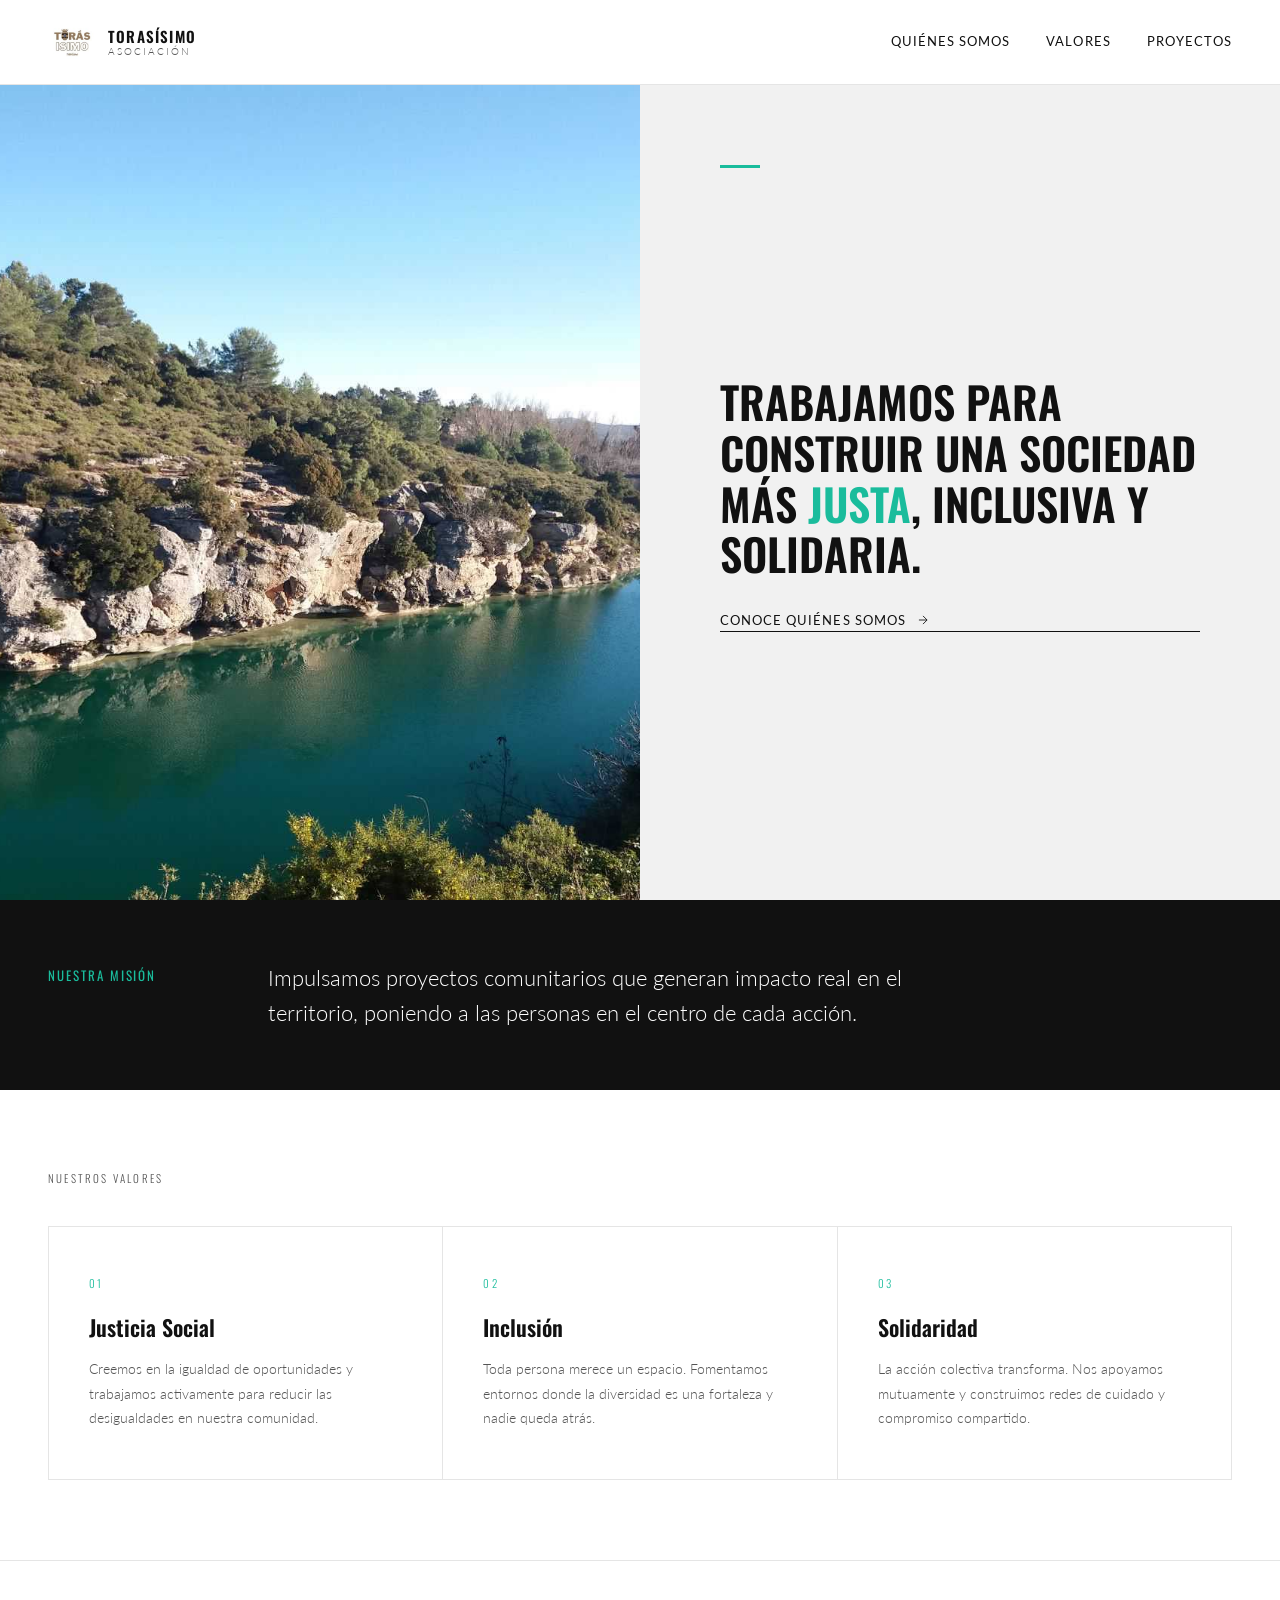
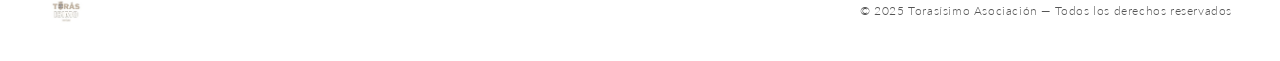
==== index.html @ 7f84e168 "Add files via upload" ====
<!DOCTYPE html>
<html lang="es">
<head>
<meta charset="UTF-8">
<meta name="viewport" content="width=device-width, initial-scale=1.0">
<title>Torasísimo — Asociación</title>
<link href="https://fonts.googleapis.com/css2?family=Oswald:wght@300;400;600;700&family=Lato:wght@300;400&display=swap" rel="stylesheet">
<style>
*{ margin:0; padding:0; box-sizing:border-box; }

:root{
  --black: #111111;
  --white: #ffffff;
  --grey-light: #f1f1f1;
  --grey-mid: #e5e5e5;
  --accent: #1abc9c;
  --text-muted: #555;
}

body{
  font-family: 'Lato', sans-serif;
  font-weight: 300;
  color: var(--black);
  overflow-x: hidden;
}

/* ======= HEADER ======= */

header{
  display: flex;
  justify-content: space-between;
  align-items: center;
  padding: 18px 48px;
  border-bottom: 1px solid var(--grey-mid);
  position: sticky;
  top: 0;
  background: var(--white);
  z-index: 100;
}

.logo{
  display: flex;
  align-items: center;
  gap: 12px;
}

.logo img{
  height: 48px;
  width: auto;
}

.logo-text{
  display: flex;
  flex-direction: column;
  line-height: 1.2;
}

.logo-text strong{
  font-family: 'Oswald', sans-serif;
  font-size: 15px;
  font-weight: 600;
  letter-spacing: 0.08em;
  text-transform: uppercase;
}

.logo-text span{
  font-family: 'Lato', sans-serif;
  font-size: 10px;
  font-weight: 300;
  letter-spacing: 0.2em;
  text-transform: uppercase;
  color: var(--text-muted);
}

nav{
  display: flex;
  align-items: center;
  gap: 36px;
}

nav a{
  text-decoration: none;
  color: var(--black);
  font-size: 13px;
  letter-spacing: 0.08em;
  text-transform: uppercase;
  font-weight: 400;
  position: relative;
  padding-bottom: 2px;
  transition: color 0.2s;
}

nav a::after{
  content: "";
  position: absolute;
  bottom: 0; left: 0;
  width: 0; height: 1px;
  background: var(--accent);
  transition: width 0.25s ease;
}

nav a:hover::after{ width: 100%; }

/* ======= HERO ======= */

.hero{
  display: flex;
  height: calc(100vh - 85px);
  animation: fadeInHero 0.9s ease both;
}

@keyframes fadeInHero{
  from{ opacity:0; transform: translateY(12px); }
  to{ opacity:1; transform: translateY(0); }
}

.imagen{
  width: 50%;
  overflow: hidden;
  position: relative;
}

.imagen-placeholder{
  width: 100%;
  height: 100%;
  background: linear-gradient(135deg, #c8d6c5 0%, #a2b5a0 40%, #7a9e84 100%);
  display: flex;
  align-items: flex-end;
  padding: 48px;
}

.imagen-label{
  font-family: 'Oswald', sans-serif;
  font-size: 11px;
  letter-spacing: 0.15em;
  text-transform: uppercase;
  color: rgba(255,255,255,0.7);
}

.imagen img{
  width: 100%;
  height: 100%;
  object-fit: cover;
  display: block;
}

.texto{
  width: 50%;
  background: var(--grey-light);
  display: flex;
  flex-direction: column;
  justify-content: center;
  padding: 80px 80px 80px 80px;
  position: relative;
}

.texto::before{
  content: "";
  position: absolute;
  top: 80px; left: 80px;
  width: 40px; height: 3px;
  background: var(--accent);
}

.texto h1{
  font-family: 'Oswald', sans-serif;
  font-size: 44px;
  line-height: 1.15;
  font-weight: 600;
  margin-top: 24px;
  margin-bottom: 32px;
  max-width: 480px;
}

.texto h1 em{
  font-style: normal;
  color: var(--accent);
}

.cta-link{
  display: inline-flex;
  align-items: center;
  gap: 10px;
  text-decoration: none;
  color: var(--black);
  font-size: 13px;
  letter-spacing: 0.08em;
  text-transform: uppercase;
  font-weight: 400;
  border-bottom: 1px solid var(--black);
  padding-bottom: 3px;
  transition: gap 0.2s, border-color 0.2s, color 0.2s;
}

.cta-link:hover{
  gap: 18px;
  color: var(--accent);
  border-color: var(--accent);
}

.cta-link svg{
  width: 14px; height: 14px;
  transition: transform 0.2s;
}

.cta-link:hover svg{ transform: translateX(3px); }

/* ======= MISIÓN STRIP ======= */

.mision-strip{
  background: var(--black);
  color: var(--white);
  padding: 60px 48px;
  display: flex;
  align-items: flex-start;
  gap: 80px;
}

.mision-strip h2{
  font-family: 'Oswald', sans-serif;
  font-size: 13px;
  letter-spacing: 0.15em;
  text-transform: uppercase;
  font-weight: 400;
  color: var(--accent);
  white-space: nowrap;
  padding-top: 5px;
  min-width: 140px;
}

.mision-strip p{
  font-size: 22px;
  line-height: 1.6;
  font-weight: 300;
  max-width: 700px;
}

/* ======= VALORES GRID ======= */

.valores-section{
  padding: 80px 48px;
}

.section-heading{
  font-family: 'Oswald', sans-serif;
  font-size: 11px;
  letter-spacing: 0.2em;
  text-transform: uppercase;
  color: var(--text-muted);
  margin-bottom: 40px;
}

.valores-grid{
  display: grid;
  grid-template-columns: repeat(3, 1fr);
  gap: 1px;
  background: var(--grey-mid);
  border: 1px solid var(--grey-mid);
}

.valor{
  background: var(--white);
  padding: 48px 40px;
  transition: background 0.2s;
}

.valor:hover{
  background: var(--grey-light);
}

.valor-num{
  font-family: 'Oswald', sans-serif;
  font-size: 11px;
  letter-spacing: 0.2em;
  color: var(--accent);
  margin-bottom: 20px;
  display: block;
}

.valor h3{
  font-family: 'Oswald', sans-serif;
  font-size: 22px;
  font-weight: 600;
  margin-bottom: 14px;
}

.valor p{
  font-size: 14px;
  line-height: 1.75;
  color: var(--text-muted);
}

/* ======= FOOTER ======= */

footer{
  border-top: 1px solid var(--grey-mid);
  padding: 32px 48px;
  display: flex;
  justify-content: space-between;
  align-items: center;
}

footer img{
  height: 36px;
  width: auto;
  opacity: 0.6;
}

footer p{
  font-size: 12px;
  color: var(--text-muted);
  letter-spacing: 0.05em;
}

/* ======= RESPONSIVE ======= */

@media(max-width: 900px){
  header{ padding: 16px 24px; }
  nav{ gap: 20px; }
  nav a{ font-size: 12px; }

  .hero{ flex-direction: column; height: auto; }
  .imagen, .texto{ width: 100%; }
  .imagen{ height: 55vw; }
  .texto{ padding: 48px 32px; }
  .texto h1{ font-size: 30px; }

  .mision-strip{ flex-direction: column; gap: 24px; padding: 48px 24px; }
  .mision-strip p{ font-size: 18px; }

  .valores-section{ padding: 48px 24px; }
  .valores-grid{ grid-template-columns: 1fr; }

  footer{ flex-direction: column; gap: 16px; text-align: center; }
}

/* HAMBURGER MENU */
.hamburger{
  display: none;
  flex-direction: column;
  gap: 5px;
  cursor: pointer;
  padding: 4px;
  background: none;
  border: none;
  z-index: 200;
}

.hamburger span{
  display: block;
  width: 24px;
  height: 2px;
  background: var(--black);
  transition: all 0.3s ease;
  transform-origin: center;
}

.hamburger.open span:nth-child(1){
  transform: translateY(7px) rotate(45deg);
}
.hamburger.open span:nth-child(2){
  opacity: 0;
}
.hamburger.open span:nth-child(3){
  transform: translateY(-7px) rotate(-45deg);
}

.nav-mobile{
  display: none;
  position: fixed;
  top: 0; left: 0;
  width: 100%; height: 100vh;
  background: var(--white);
  z-index: 150;
  flex-direction: column;
  justify-content: center;
  align-items: center;
  gap: 40px;
  opacity: 0;
  pointer-events: none;
  transition: opacity 0.3s ease;
}

.nav-mobile.open{
  opacity: 1;
  pointer-events: all;
}

.nav-mobile a{
  font-family: 'Oswald', sans-serif;
  font-size: 32px;
  font-weight: 600;
  text-decoration: none;
  color: var(--black);
  letter-spacing: 0.05em;
  text-transform: uppercase;
  transition: color 0.2s;
}

.nav-mobile a:hover,
.nav-mobile a.active{
  color: var(--accent);
}

@media(max-width: 768px){
  nav{ display: none; }
  .hamburger{ display: flex; }
  .nav-mobile{ display: flex; }
}
</style>
</head>
<body>

<header>
  <div class="logo">
    <img src="[data-uri]" alt="Torasísimo">
    <div class="logo-text"><strong>Torasísimo</strong><span>Asociación</span></div>
  </div>
  <nav>
    <a href="quienes-somos.html">Quiénes Somos</a>
    <a href="valores.html">Valores</a>
    <a href="proyectos.html">Proyectos</a>
  </nav>

  <button class="hamburger" onclick="toggleMenu()" aria-label="Menú">
    <span></span>
    <span></span>
    <span></span>
  </button>
</header>
<div class="nav-mobile" id="nav-mobile">
  <a href="index.html" class="active">Inicio</a>
  <a href="quienes-somos.html">Quiénes Somos</a>
  <a href="valores.html">Valores</a>
  <a href="proyectos.html">Proyectos</a>
</div>

<section class="hero">
  <div class="imagen">
    <img src="[data-uri]" alt="Imagen principal" style="width:100%;height:100%;object-fit:cover;display:block;">
  </div>
  <div class="texto">
    <h1>TRABAJAMOS PARA CONSTRUIR UNA SOCIEDAD MÁS <em>JUSTA</em>, INCLUSIVA Y SOLIDARIA.</h1>
    <a class="cta-link" href="quienes-somos.html">
      Conoce quiénes somos
      <svg viewBox="0 0 24 24" fill="none" stroke="currentColor" stroke-width="1.5"><path d="M5 12h14M12 5l7 7-7 7"/></svg>
    </a>
  </div>
</section>

<div class="mision-strip">
  <h2>Nuestra misión</h2>
  <p>Impulsamos proyectos comunitarios que generan impacto real en el territorio, poniendo a las personas en el centro de cada acción.</p>
</div>

<section class="valores-section">
  <p class="section-heading">Nuestros valores</p>
  <div class="valores-grid">
    <div class="valor">
      <span class="valor-num">01</span>
      <h3>Justicia Social</h3>
      <p>Creemos en la igualdad de oportunidades y trabajamos activamente para reducir las desigualdades en nuestra comunidad.</p>
    </div>
    <div class="valor">
      <span class="valor-num">02</span>
      <h3>Inclusión</h3>
      <p>Toda persona merece un espacio. Fomentamos entornos donde la diversidad es una fortaleza y nadie queda atrás.</p>
    </div>
    <div class="valor">
      <span class="valor-num">03</span>
      <h3>Solidaridad</h3>
      <p>La acción colectiva transforma. Nos apoyamos mutuamente y construimos redes de cuidado y compromiso compartido.</p>
    </div>
  </div>
</section>

<footer>
  <img src="[data-uri]" alt="Torasísimo">
  <p>© 2025 Torasísimo Asociación — Todos los derechos reservados</p>
</footer>


<script>
function toggleMenu(){
  const btn = document.querySelector('.hamburger');
  const nav = document.getElementById('nav-mobile');
  btn.classList.toggle('open');
  nav.classList.toggle('open');
  document.body.style.overflow = nav.classList.contains('open') ? 'hidden' : '';
}
// Close menu when a link is clicked
document.querySelectorAll('.nav-mobile a').forEach(a => {
  a.addEventListener('click', () => {
    document.querySelector('.hamburger').classList.remove('open');
    document.getElementById('nav-mobile').classList.remove('open');
    document.body.style.overflow = '';
  });
});
</script>
</body>
</html>
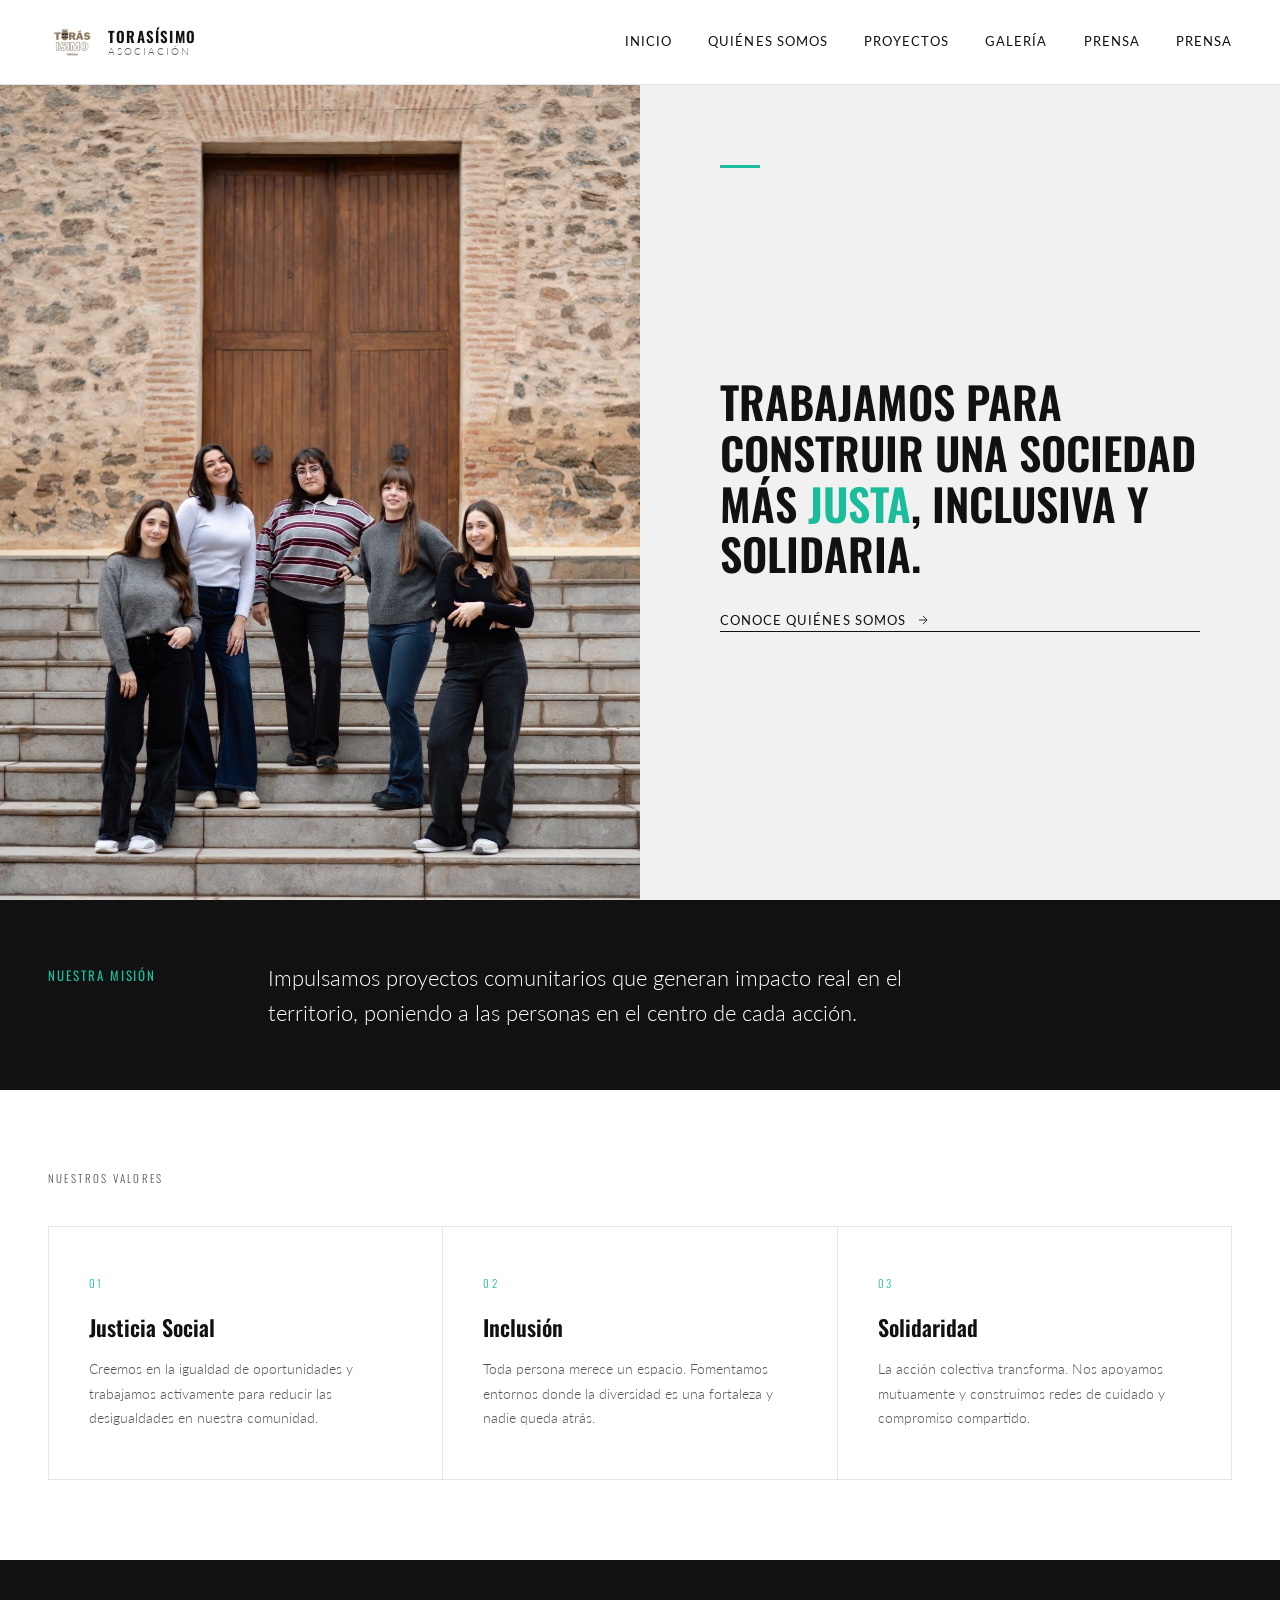
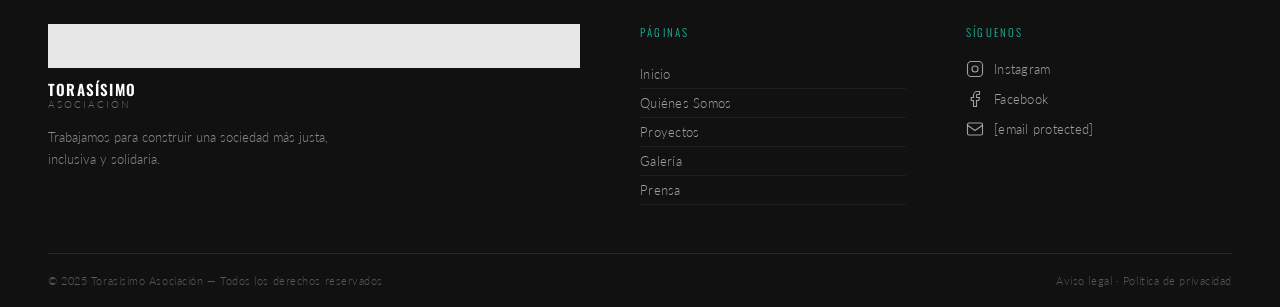
==== commit 46d49933: "Add files via upload" ====
--- a/index.html
+++ b/index.html
@@ -2,6 +2,7 @@
 <html lang="es">
 <head>
 <meta charset="UTF-8">
+<link rel="icon" type="image/x-icon" href="[data-uri]">
 <meta name="viewport" content="width=device-width, initial-scale=1.0">
 <title>Torasísimo — Asociación</title>
 <link href="https://fonts.googleapis.com/css2?family=Oswald:wght@300;400;600;700&family=Lato:wght@300;400&display=swap" rel="stylesheet">
@@ -292,25 +293,7 @@
 
 /* ======= FOOTER ======= */
 
-footer{
-  border-top: 1px solid var(--grey-mid);
-  padding: 32px 48px;
-  display: flex;
-  justify-content: space-between;
-  align-items: center;
-}
-
-footer img{
-  height: 36px;
-  width: auto;
-  opacity: 0.6;
-}
-
-footer p{
-  font-size: 12px;
-  color: var(--text-muted);
-  letter-spacing: 0.05em;
-}
+
 
 /* ======= RESPONSIVE ======= */
 
@@ -407,6 +390,42 @@
   .hamburger{ display: flex; }
   .nav-mobile{ display: flex; }
 }
+
+/* FOOTER */
+footer{
+  background: var(--black);
+  color: var(--white);
+  padding: 64px 48px 0;
+}
+.footer-inner{
+  display: grid;
+  grid-template-columns: 2fr 1fr 1fr;
+  gap: 60px;
+  padding-bottom: 48px;
+  border-bottom: 1px solid rgba(255,255,255,0.1);
+}
+.footer-brand{ display:flex; flex-direction:column; gap:12px; }
+.footer-brand img{ height:44px; width:auto; filter:brightness(0) invert(1); opacity:0.9; }
+.footer-logo-text{ display:flex; flex-direction:column; line-height:1.2; }
+.footer-logo-text strong{ font-family:'Oswald',sans-serif; font-size:15px; font-weight:600; letter-spacing:0.08em; text-transform:uppercase; color:var(--white); }
+.footer-logo-text span{ font-size:10px; font-weight:300; letter-spacing:0.2em; text-transform:uppercase; color:rgba(255,255,255,0.4); }
+.footer-tagline{ font-size:13px; line-height:1.7; color:rgba(255,255,255,0.5); max-width:280px; margin-top:4px; }
+.footer-heading{ font-family:'Oswald',sans-serif; font-size:11px; letter-spacing:0.2em; text-transform:uppercase; color:var(--accent); margin-bottom:20px; }
+.footer-links{ display:flex; flex-direction:column; }
+.footer-links a{ text-decoration:none; color:rgba(255,255,255,0.6); font-size:13px; padding:6px 0; border-bottom:1px solid rgba(255,255,255,0.06); transition:color 0.2s; letter-spacing:0.02em; }
+.footer-links a:hover{ color:var(--white); }
+.social-links{ display:flex; flex-direction:column; gap:12px; }
+.social-btn{ display:inline-flex; align-items:center; gap:10px; text-decoration:none; color:rgba(255,255,255,0.6); font-size:13px; transition:color 0.2s; letter-spacing:0.02em; }
+.social-btn:hover{ color:var(--accent); }
+.footer-bottom{ padding:20px 0; display:flex; justify-content:space-between; align-items:center; }
+.footer-bottom p{ font-size:11px; color:rgba(255,255,255,0.3); letter-spacing:0.05em; }
+.footer-bottom a{ color:rgba(255,255,255,0.3); text-decoration:none; transition:color 0.2s; }
+.footer-bottom a:hover{ color:rgba(255,255,255,0.7); }
+@media(max-width:900px){
+  footer{ padding:48px 24px 0; }
+  .footer-inner{ grid-template-columns:1fr; gap:36px; }
+  .footer-bottom{ flex-direction:column; gap:8px; text-align:center; }
+}
 </style>
 </head>
 <body>
@@ -416,10 +435,13 @@
     <img src="[data-uri]" alt="Torasísimo">
     <div class="logo-text"><strong>Torasísimo</strong><span>Asociación</span></div>
   </div>
-  <nav>
+    <nav>
+    <a href="index.html" class="active">Inicio</a>
     <a href="quienes-somos.html">Quiénes Somos</a>
-    <a href="valores.html">Valores</a>
     <a href="proyectos.html">Proyectos</a>
+    <a href="galeria.html">Galería</a>
+      <a href="prensa.html">Prensa</a>
+    <a href="prensa.html">Prensa</a>
   </nav>
 
   <button class="hamburger" onclick="toggleMenu()" aria-label="Menú">
@@ -431,13 +453,15 @@
 <div class="nav-mobile" id="nav-mobile">
   <a href="index.html" class="active">Inicio</a>
   <a href="quienes-somos.html">Quiénes Somos</a>
-  <a href="valores.html">Valores</a>
   <a href="proyectos.html">Proyectos</a>
+  <a href="galeria.html">Galería</a>
+      <a href="prensa.html">Prensa</a>
+  <a href="prensa.html">Prensa</a>
 </div>
 
 <section class="hero">
   <div class="imagen">
-    <img src="[data-uri]" alt="Imagen principal" style="width:100%;height:100%;object-fit:cover;display:block;">
+    <img src="[data-uri]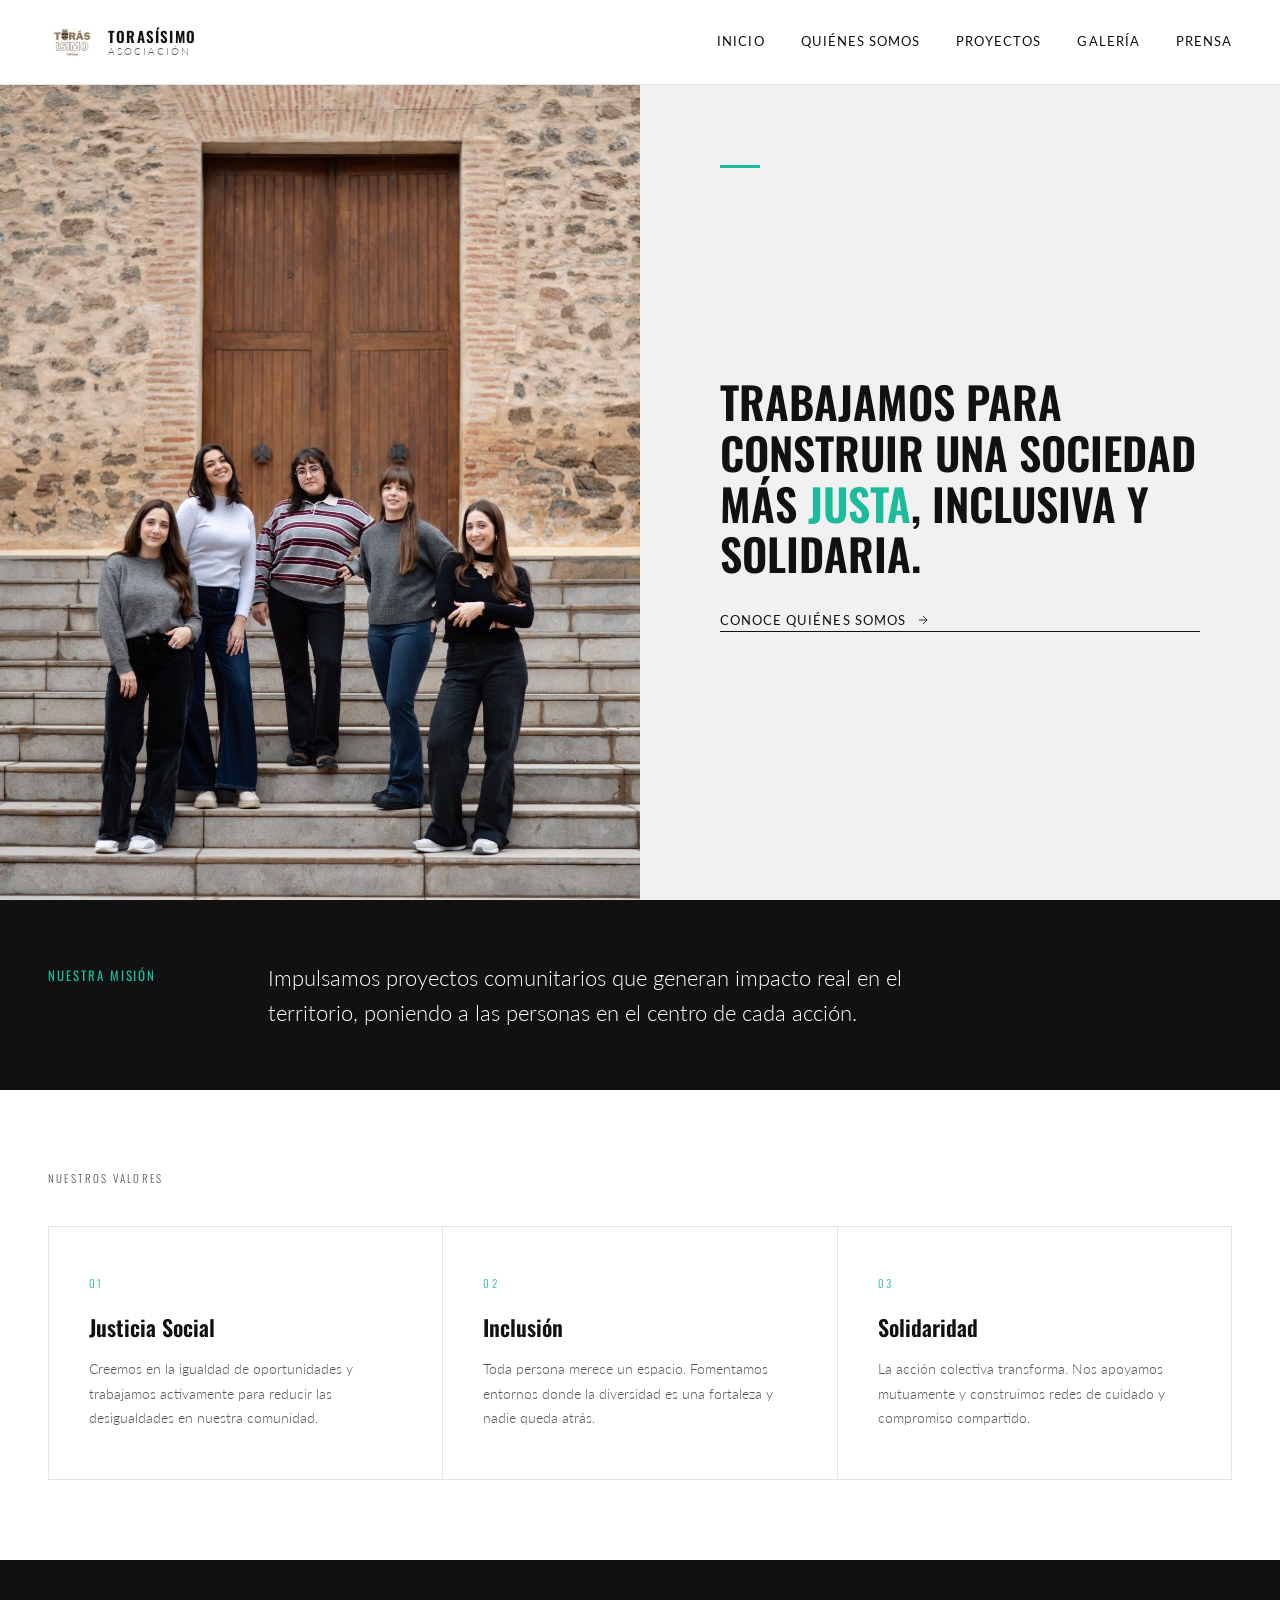
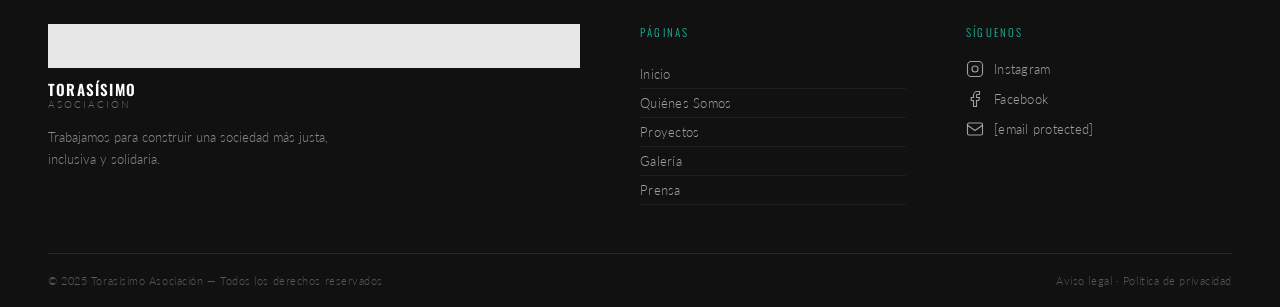
==== commit ff65d1f7: "Add files via upload" ====
--- a/index.html
+++ b/index.html
@@ -437,11 +437,10 @@
   </div>
     <nav>
     <a href="index.html" class="active">Inicio</a>
-    <a href="quienes-somos.html">Quiénes Somos</a>
-    <a href="proyectos.html">Proyectos</a>
-    <a href="galeria.html">Galería</a>
-      <a href="prensa.html">Prensa</a>
-    <a href="prensa.html">Prensa</a>
+    <a href="quienes-somos.html" >Quiénes Somos</a>
+    <a href="proyectos.html" >Proyectos</a>
+    <a href="galeria.html" >Galería</a>
+    <a href="prensa.html" >Prensa</a>
   </nav>
 
   <button class="hamburger" onclick="toggleMenu()" aria-label="Menú">
@@ -452,11 +451,10 @@
 </header>
 <div class="nav-mobile" id="nav-mobile">
   <a href="index.html" class="active">Inicio</a>
-  <a href="quienes-somos.html">Quiénes Somos</a>
-  <a href="proyectos.html">Proyectos</a>
-  <a href="galeria.html">Galería</a>
-      <a href="prensa.html">Prensa</a>
-  <a href="prensa.html">Prensa</a>
+  <a href="quienes-somos.html" >Quiénes Somos</a>
+  <a href="proyectos.html" >Proyectos</a>
+  <a href="galeria.html" >Galería</a>
+  <a href="prensa.html" >Prensa</a>
 </div>
 
 <section class="hero">
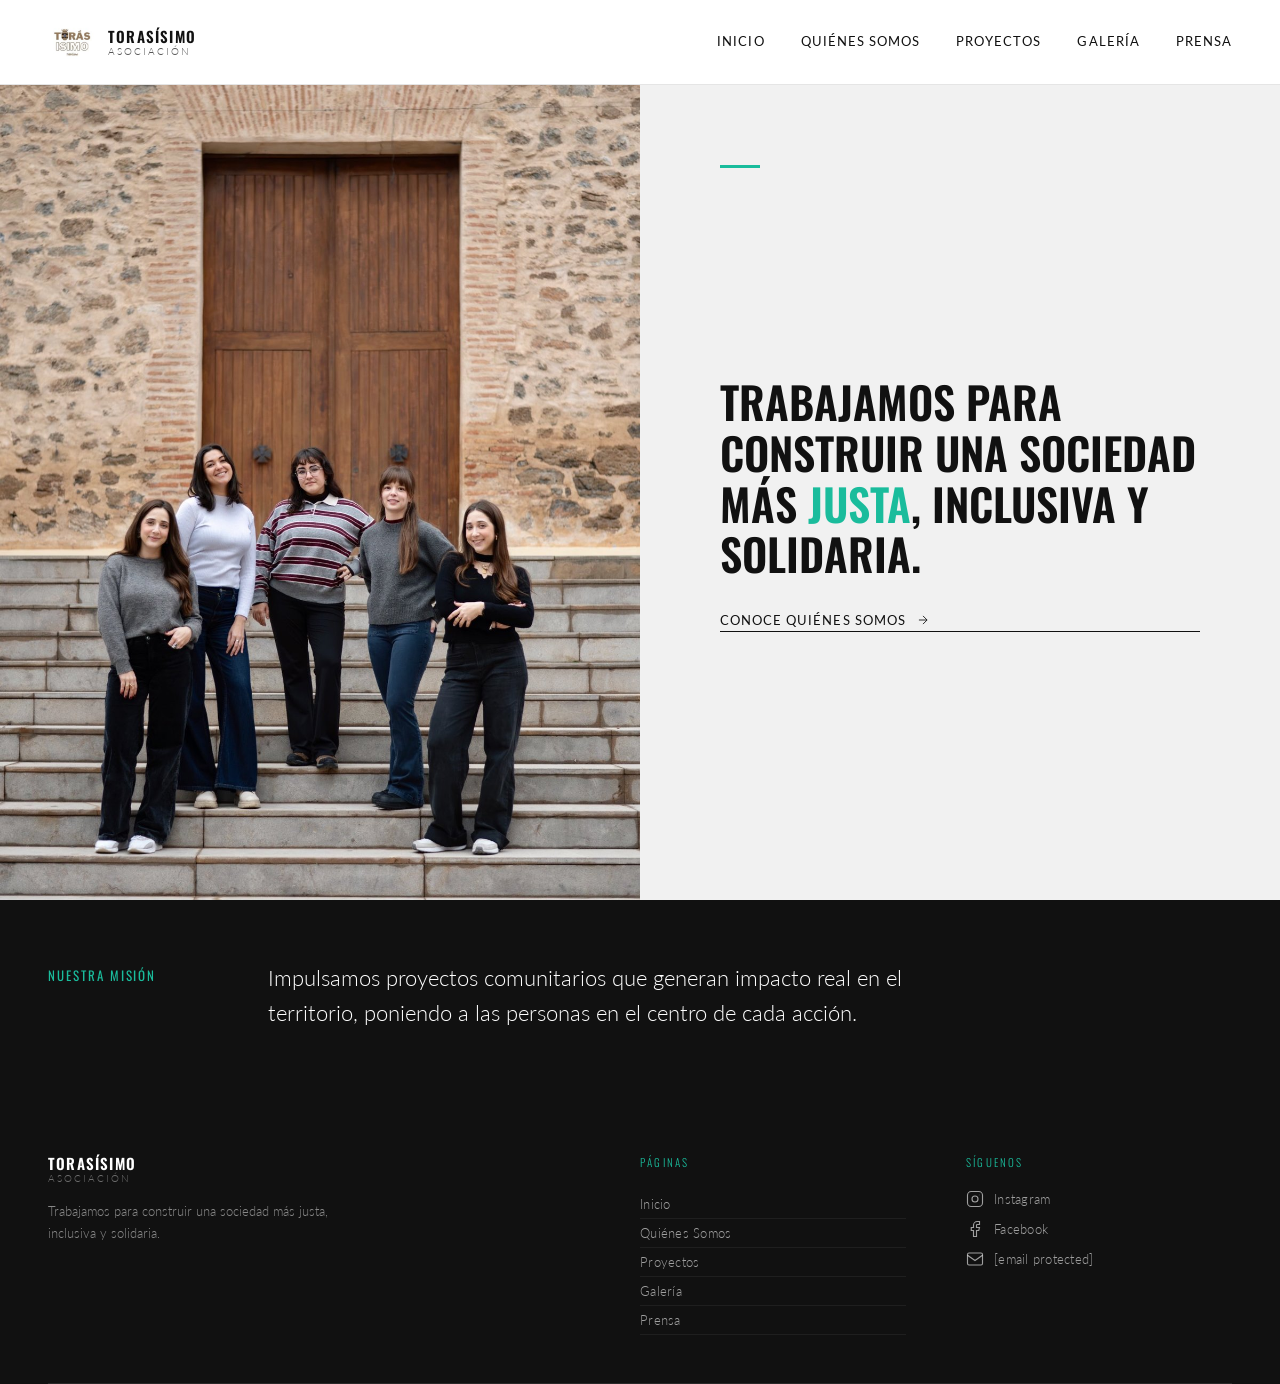
==== commit d634abe4: "Add files via upload" ====
--- a/index.html
+++ b/index.html
@@ -238,59 +238,6 @@
 
 /* ======= VALORES GRID ======= */
 
-.valores-section{
-  padding: 80px 48px;
-}
-
-.section-heading{
-  font-family: 'Oswald', sans-serif;
-  font-size: 11px;
-  letter-spacing: 0.2em;
-  text-transform: uppercase;
-  color: var(--text-muted);
-  margin-bottom: 40px;
-}
-
-.valores-grid{
-  display: grid;
-  grid-template-columns: repeat(3, 1fr);
-  gap: 1px;
-  background: var(--grey-mid);
-  border: 1px solid var(--grey-mid);
-}
-
-.valor{
-  background: var(--white);
-  padding: 48px 40px;
-  transition: background 0.2s;
-}
-
-.valor:hover{
-  background: var(--grey-light);
-}
-
-.valor-num{
-  font-family: 'Oswald', sans-serif;
-  font-size: 11px;
-  letter-spacing: 0.2em;
-  color: var(--accent);
-  margin-bottom: 20px;
-  display: block;
-}
-
-.valor h3{
-  font-family: 'Oswald', sans-serif;
-  font-size: 22px;
-  font-weight: 600;
-  margin-bottom: 14px;
-}
-
-.valor p{
-  font-size: 14px;
-  line-height: 1.75;
-  color: var(--text-muted);
-}
-
 /* ======= FOOTER ======= */
 
 
@@ -310,9 +257,6 @@
 
   .mision-strip{ flex-direction: column; gap: 24px; padding: 48px 24px; }
   .mision-strip p{ font-size: 18px; }
-
-  .valores-section{ padding: 48px 24px; }
-  .valores-grid{ grid-template-columns: 1fr; }
 
   footer{ flex-direction: column; gap: 16px; text-align: center; }
 }
@@ -349,7 +293,7 @@
 }
 
 .nav-mobile{
-  display: none;
+  display: flex;
   position: fixed;
   top: 0; left: 0;
   width: 100%; height: 100vh;
@@ -362,11 +306,13 @@
   opacity: 0;
   pointer-events: none;
   transition: opacity 0.3s ease;
+  visibility: hidden;
 }
 
 .nav-mobile.open{
   opacity: 1;
   pointer-events: all;
+  visibility: visible;
 }
 
 .nav-mobile a{
@@ -388,7 +334,6 @@
 @media(max-width: 768px){
   nav{ display: none; }
   .hamburger{ display: flex; }
-  .nav-mobile{ display: flex; }
 }
 
 /* FOOTER */
@@ -443,7 +388,7 @@
     <a href="prensa.html" >Prensa</a>
   </nav>
 
-  <button class="hamburger" onclick="toggleMenu()" aria-label="Menú">
+  <button class="hamburger" id="hamburger-btn" aria-label="Menú">
     <span></span>
     <span></span>
     <span></span>
@@ -475,31 +420,10 @@
   <p>Impulsamos proyectos comunitarios que generan impacto real en el territorio, poniendo a las personas en el centro de cada acción.</p>
 </div>
 
-<section class="valores-section">
-  <p class="section-heading">Nuestros valores</p>
-  <div class="valores-grid">
-    <div class="valor">
-      <span class="valor-num">01</span>
-      <h3>Justicia Social</h3>
-      <p>Creemos en la igualdad de oportunidades y trabajamos activamente para reducir las desigualdades en nuestra comunidad.</p>
-    </div>
-    <div class="valor">
-      <span class="valor-num">02</span>
-      <h3>Inclusión</h3>
-      <p>Toda persona merece un espacio. Fomentamos entornos donde la diversidad es una fortaleza y nadie queda atrás.</p>
-    </div>
-    <div class="valor">
-      <span class="valor-num">03</span>
-      <h3>Solidaridad</h3>
-      <p>La acción colectiva transforma. Nos apoyamos mutuamente y construimos redes de cuidado y compromiso compartido.</p>
-    </div>
-  </div>
-</section>
 
 <footer>
   <div class="footer-inner">
     <div class="footer-col footer-brand">
-      <img src="[data-uri]" alt="Torasísimo">
       <div class="footer-logo-text">
         <strong>Torasísimo</strong>
         <span>Asociación</span>
@@ -532,14 +456,10 @@
       </div>
     </div>
   </div>
-  <div class="footer-bottom">
-    <p>© 2025 Torasísimo Asociación — Todos los derechos reservados</p>
-    <p><a href="#">Aviso legal</a> · <a href="#">Política de privacidad</a></p>
-  </div>
 </footer>
 
 
-<script data-cfasync="false" src="/cdn-cgi/scripts/5c5dd728/cloudflare-static/email-decode.min.js"></script><script>
+<script>
 function toggleMenu(){
   const btn = document.querySelector('.hamburger');
   const nav = document.getElementById('nav-mobile');
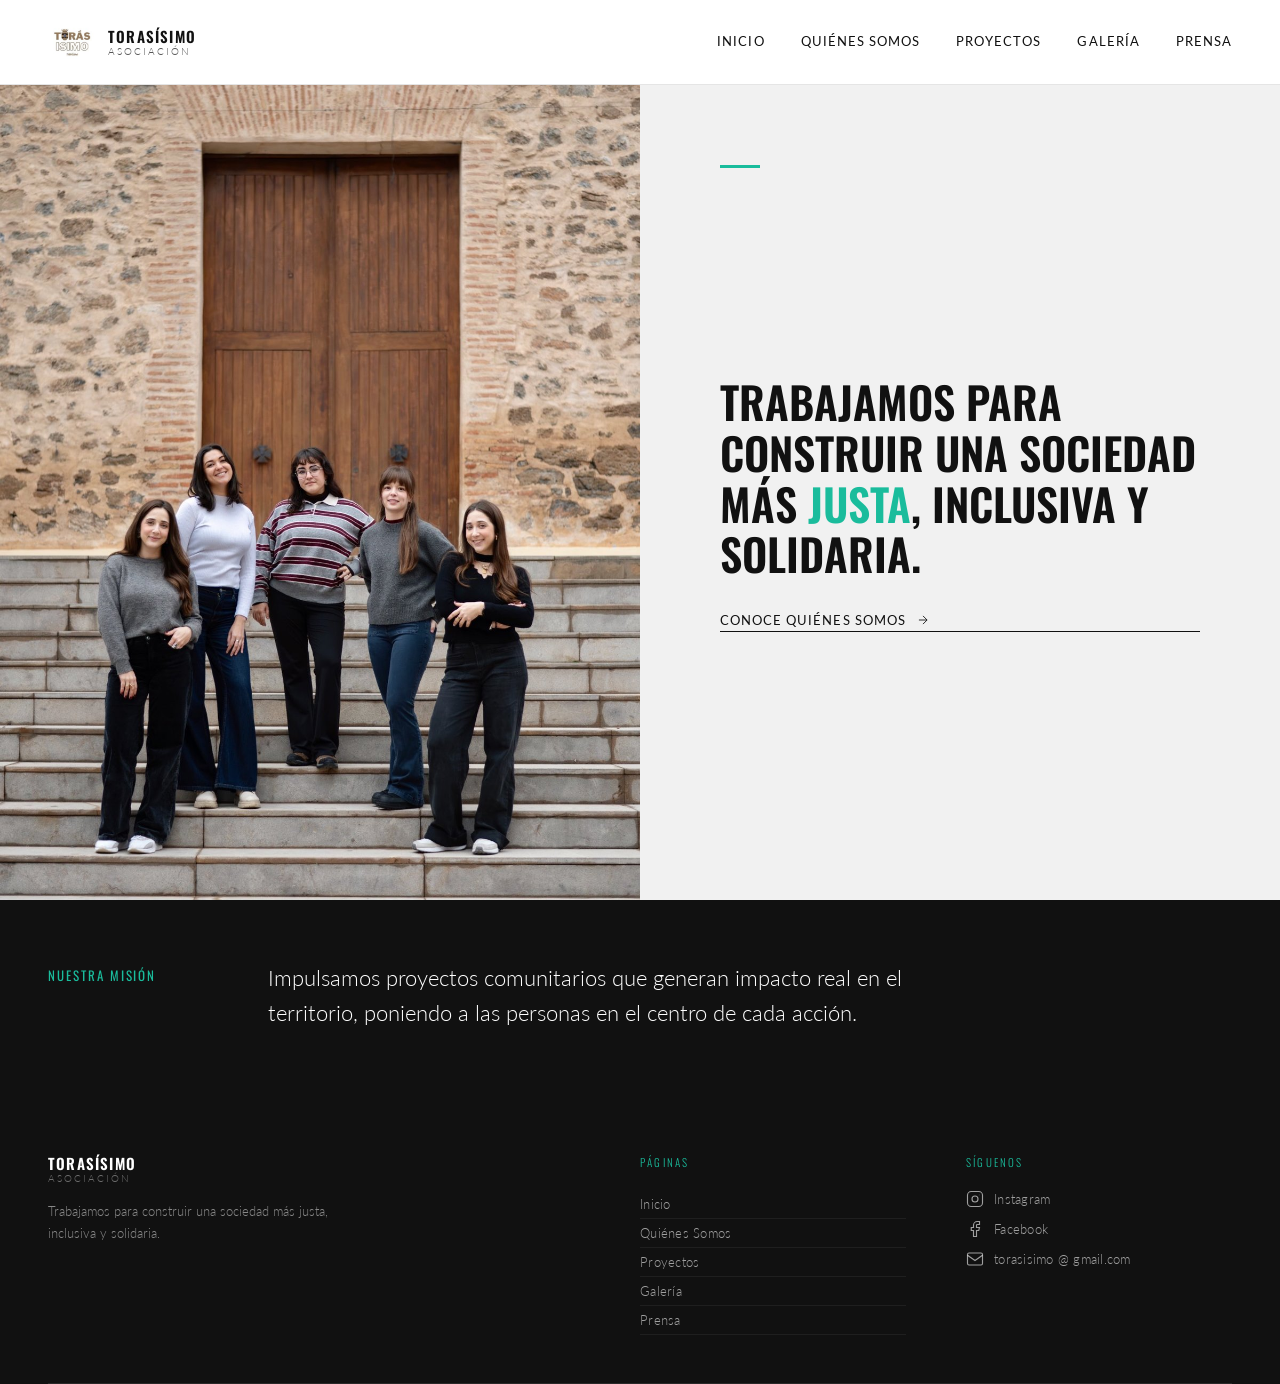
==== commit 454f6b18: "Add files via upload" ====
--- a/index.html
+++ b/index.html
@@ -253,6 +253,7 @@
   .imagen, .texto{ width: 100%; }
   .imagen{ height: 55vw; }
   .texto{ padding: 48px 32px; }
+  .texto::before{ top: 48px; left: 32px; }
   .texto h1{ font-size: 30px; }
 
   .mision-strip{ flex-direction: column; gap: 24px; padding: 48px 24px; }
@@ -388,18 +389,18 @@
     <a href="prensa.html" >Prensa</a>
   </nav>
 
-  <button class="hamburger" id="hamburger-btn" aria-label="Menú">
+  <button class="hamburger" id="hamburger-btn" aria-label="Menú" onclick="var n=document.getElementById('nav-mobile');var b=document.getElementById('hamburger-btn');n.classList.toggle('open');b.classList.toggle('open');document.body.style.overflow=n.classList.contains('open')?'hidden':'';">
     <span></span>
     <span></span>
     <span></span>
   </button>
 </header>
 <div class="nav-mobile" id="nav-mobile">
-  <a href="index.html" class="active">Inicio</a>
-  <a href="quienes-somos.html" >Quiénes Somos</a>
-  <a href="proyectos.html" >Proyectos</a>
-  <a href="galeria.html" >Galería</a>
-  <a href="prensa.html" >Prensa</a>
+  <a href="index.html" class="active" onclick="document.getElementById('nav-mobile').classList.remove('open');document.getElementById('hamburger-btn').classList.remove('open');document.body.style.overflow='';">Inicio</a>
+  <a href="quienes-somos.html"  onclick="document.getElementById('nav-mobile').classList.remove('open');document.getElementById('hamburger-btn').classList.remove('open');document.body.style.overflow='';">Quiénes Somos</a>
+  <a href="proyectos.html"  onclick="document.getElementById('nav-mobile').classList.remove('open');document.getElementById('hamburger-btn').classList.remove('open');document.body.style.overflow='';">Proyectos</a>
+  <a href="galeria.html"  onclick="document.getElementById('nav-mobile').classList.remove('open');document.getElementById('hamburger-btn').classList.remove('open');document.body.style.overflow='';">Galería</a>
+  <a href="prensa.html"  onclick="document.getElementById('nav-mobile').classList.remove('open');document.getElementById('hamburger-btn').classList.remove('open');document.body.style.overflow='';">Prensa</a>
 </div>
 
 <section class="hero">
@@ -449,24 +450,14 @@
           <svg viewBox="0 0 24 24" fill="none" stroke="currentColor" stroke-width="1.5" width="18" height="18"><path d="M18 2h-3a5 5 0 0 0-5 5v3H7v4h3v8h4v-8h3l1-4h-4V7a1 1 0 0 1 1-1h3z"/></svg>
           Facebook
         </a>
-        <a href="/cdn-cgi/l/email-protection#99edf6ebf8eaf0eaf0f4f6d9fef4f8f0f5b7faf6f4" class="social-btn">
+        <span class="social-btn">
           <svg viewBox="0 0 24 24" fill="none" stroke="currentColor" stroke-width="1.5" width="18" height="18"><rect x="2" y="4" width="20" height="16" rx="2"/><path d="M2 7l10 7 10-7"/></svg>
-          <span class="__cf_email__" data-cfemail="f783988596849e849e9a98b7909a969e9bd994989a">[email&#160;protected]</span>
-        </a>
+          torasisimo @ gmail.com
+        </span>
       </div>
     </div>
   </div>
 </footer>
 
-
-<script>
-function toggleMenu(){
-  const btn = document.querySelector('.hamburger');
-  const nav = document.getElementById('nav-mobile');
-  btn.classList.toggle('open');
-  nav.classList.toggle('open');
-  document.body.style.overflow = nav.classList.contains('open') ? 'hidden' : '';
-}
-// Close menu when a link is clicked
-document.querySelectorAll('.nav-mobile a').forEach(a => {
-  a+</body>
+</html>
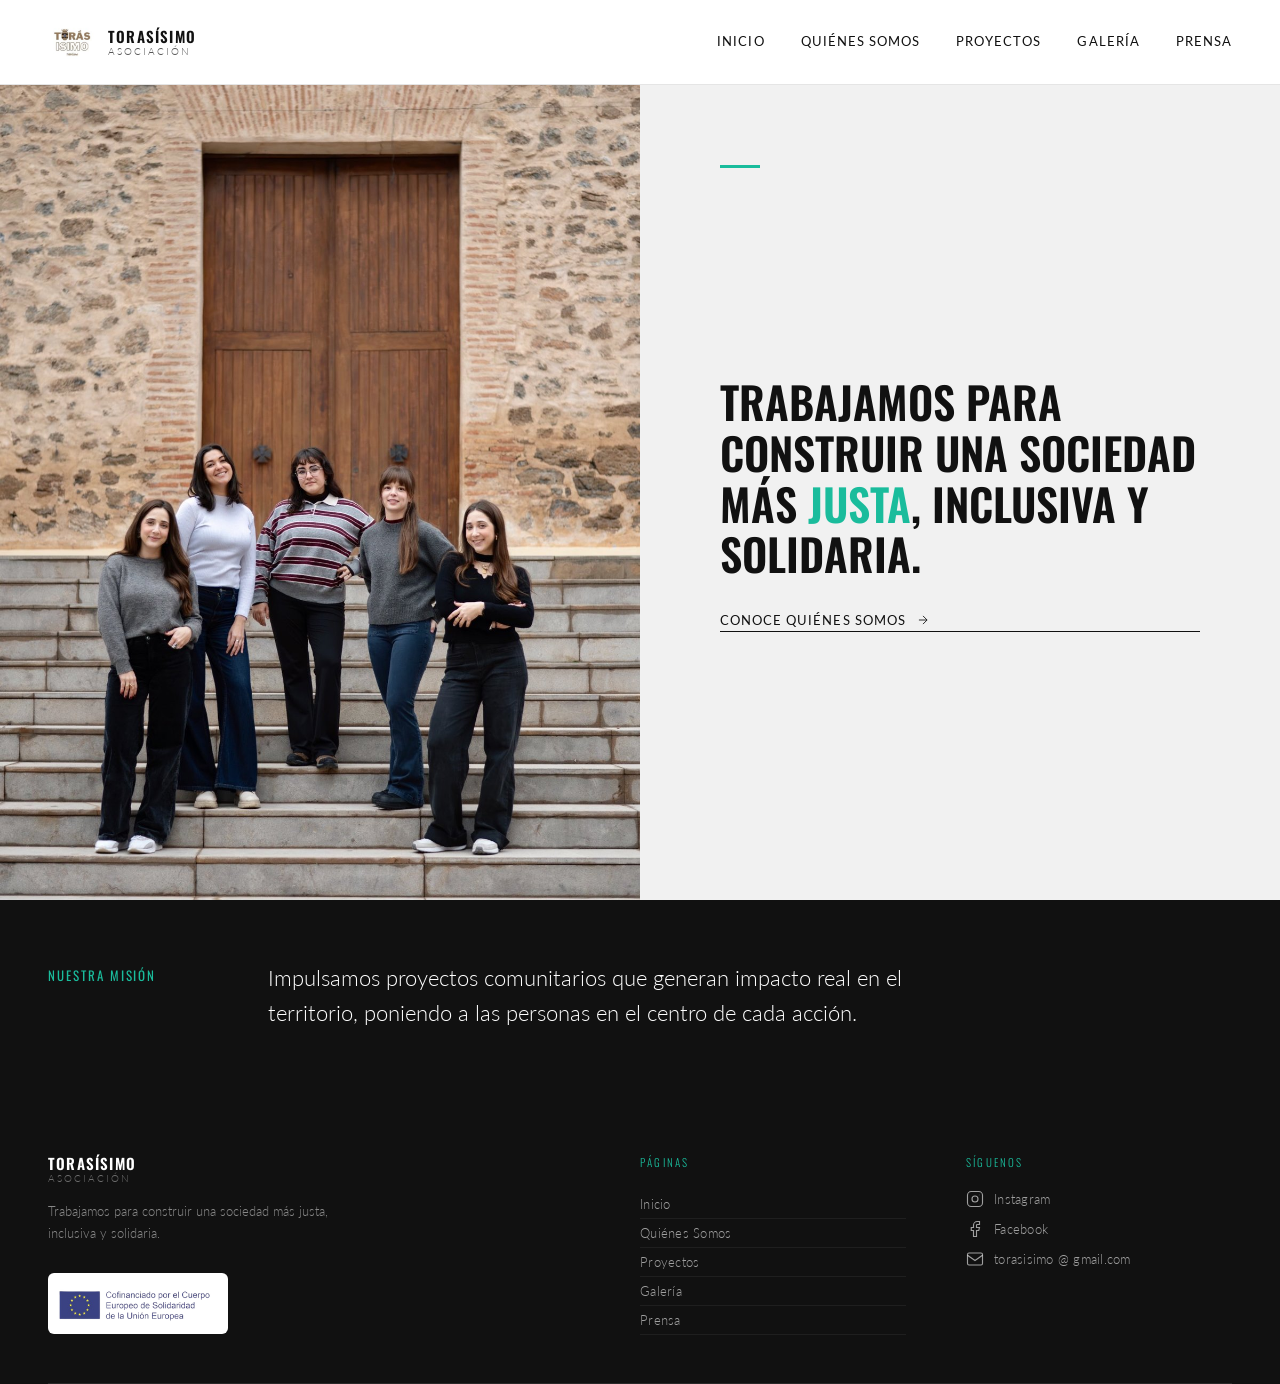
==== commit 894291df: "Add files via upload" ====
--- a/index.html
+++ b/index.html
@@ -352,6 +352,7 @@
 }
 .footer-brand{ display:flex; flex-direction:column; gap:12px; }
 .footer-brand img{ height:44px; width:auto; filter:brightness(0) invert(1); opacity:0.9; }
+.footer-brand img.eu-logo{ filter:none; opacity:1; height:auto; }
 .footer-logo-text{ display:flex; flex-direction:column; line-height:1.2; }
 .footer-logo-text strong{ font-family:'Oswald',sans-serif; font-size:15px; font-weight:600; letter-spacing:0.08em; text-transform:uppercase; color:var(--white); }
 .footer-logo-text span{ font-size:10px; font-weight:300; letter-spacing:0.2em; text-transform:uppercase; color:rgba(255,255,255,0.4); }
@@ -430,6 +431,7 @@
         <span>Asociación</span>
       </div>
       <p class="footer-tagline">Trabajamos para construir una sociedad más justa, inclusiva y solidaria.</p>
+      <img src="[data-uri]" alt="Cofinanciado por el Cuerpo Europeo de Solidaridad" class="eu-logo" style="max-width:180px;width:100%;margin-top:16px;display:block;border-radius:6px;padding:6px;background:white;">
     </div>
     <div class="footer-col footer-links">
       <p class="footer-heading">Páginas</p>
